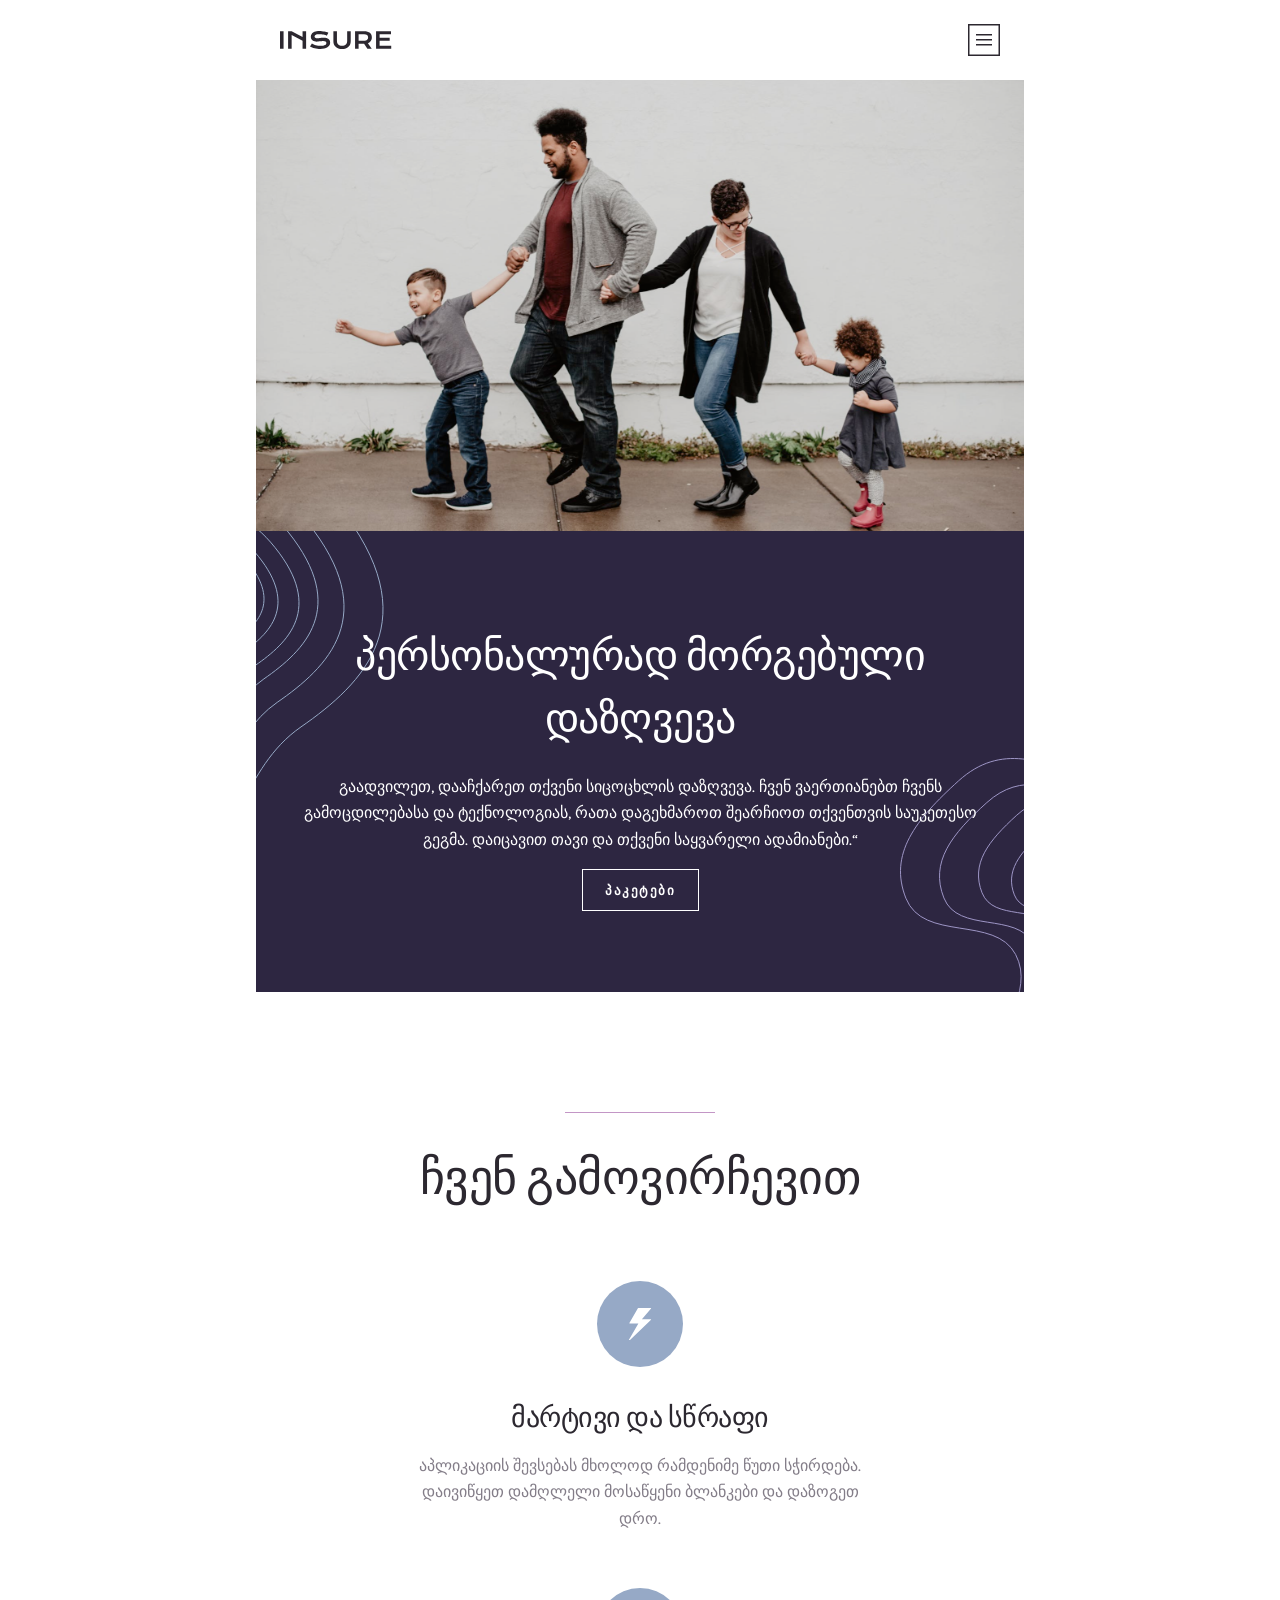
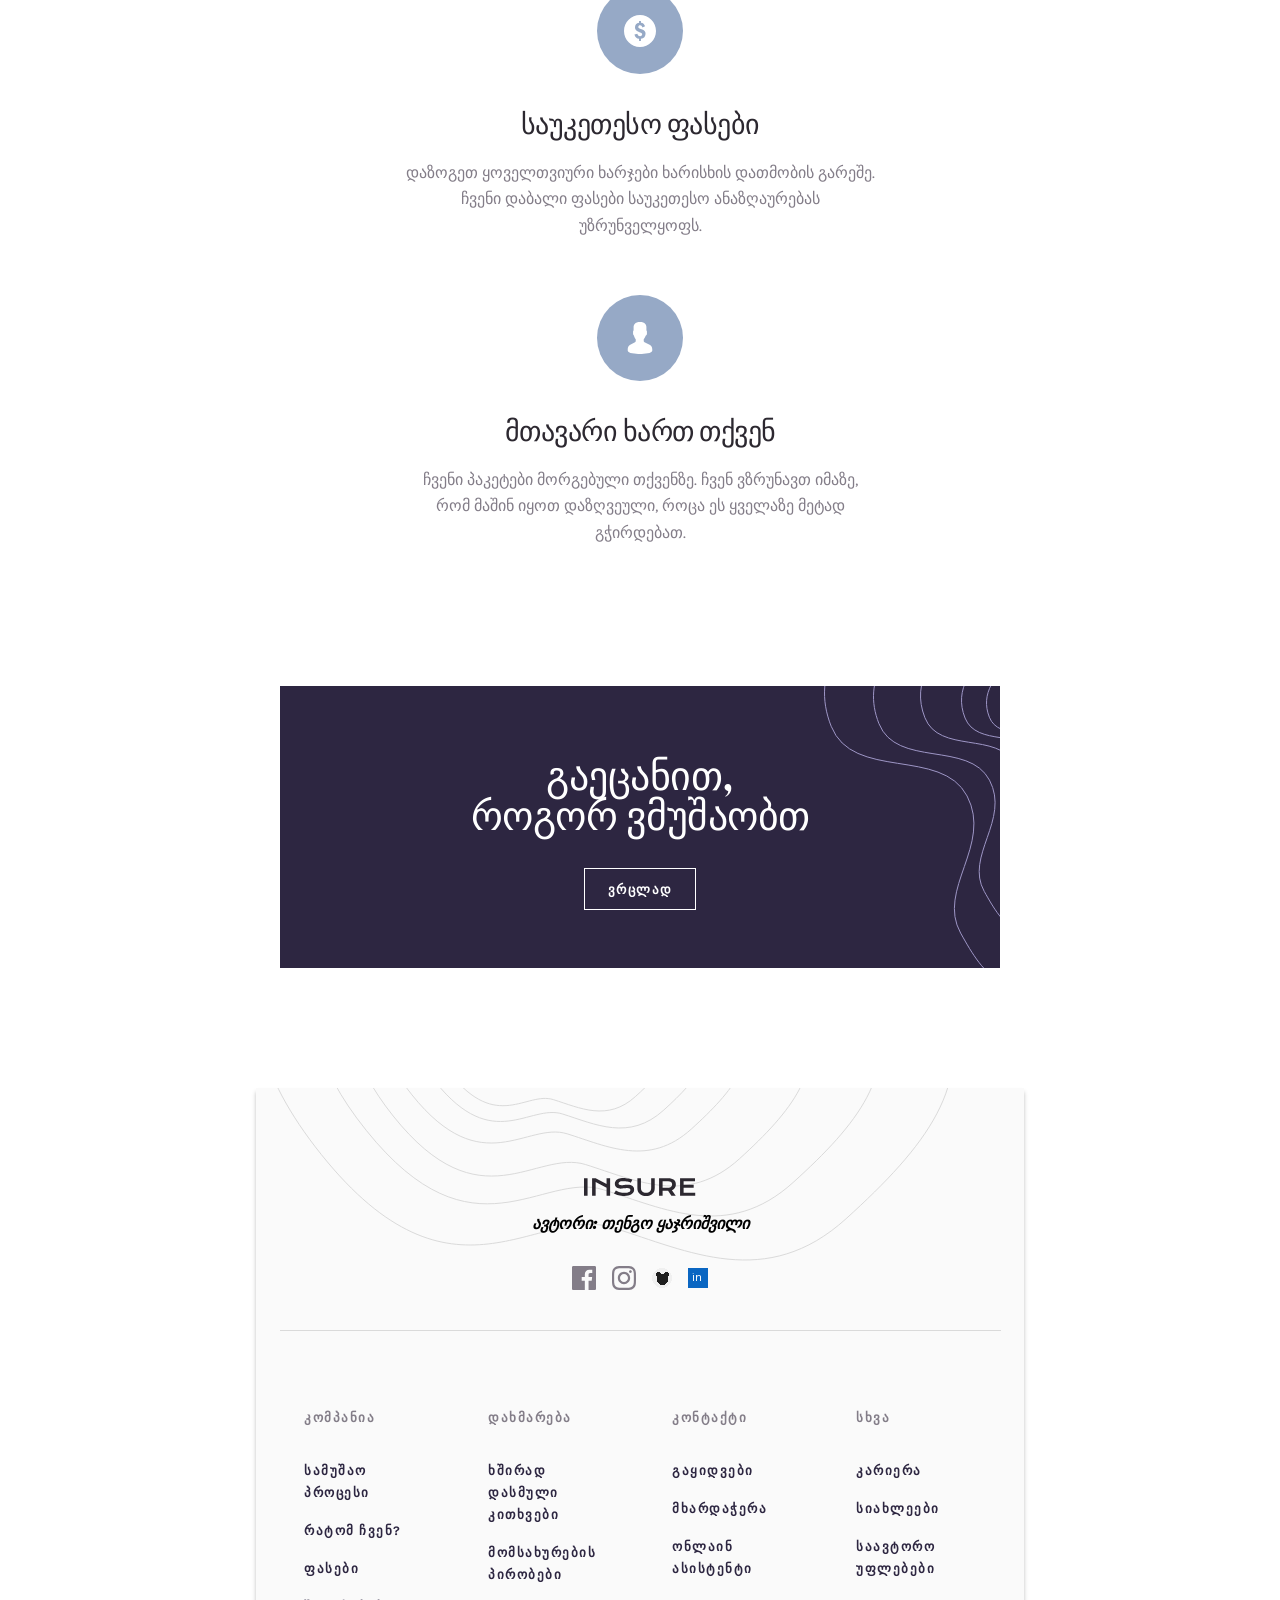
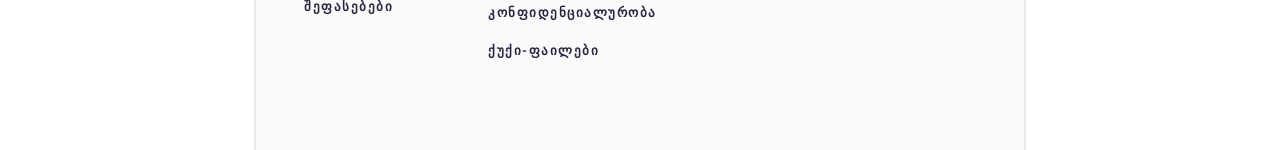
==== ka.html @ 326f092d "check" ====
<!DOCTYPE html>
<html lang="en">

<head>
    <meta charset="UTF-8">
    <meta name="viewport" content="width=device-width, initial-scale=1.0">
    <meta name="author" content="Tengo Kajrishvili">
    <meta name="description" content="Portfolio Project, Frontend Mentor Challenge,Uploaded On Github,Hosted On Vercel">
    <meta name="keywords"
        content="Web Development, HTML, CSS, JavaScript,Portfolio, Frontend Mentor,Project tracking intro component">
    <meta name="robots" content="index, follow">
    <meta name="theme-color" content="#96A9C6" media="(prefers-color-scheme: light)">
    <meta name="theme-color" content="#2D2641" media="(prefers-color-scheme: dark)">
    <link rel="stylesheet" href="/css/mobile.css">
    <link rel="stylesheet" href="/css/tablet.css">
    <link rel="stylesheet" href="/css/desktop.css">
    <link rel="icon" href="/assets/header-logo.svg">
    <link rel="stylesheet" href="/css/ka.css">
    <base href="error.html">
    <title>დაზღვევა</title>
</head>

<body>
    <div class="burger-menu" id="burger-menu">
        <nav class="burger-nav">
            <ul>
                <li><a href="">როგორ ვმუშაობთ</a></li>
                <li><a href="">ბლოგი</a></li>
                <li><a href="">პირადი კაბინეტი</a></li>
                <li><a href="">პაკეტები</a></li>
            </ul>
        </nav>
        <div class="lang">
            <a href="index.html"><img src="/assets/uk.png" alt="Flag Of U.K."></a>
        </div>
    </div>
    <header>
        <div class="header-nav">
            <img src="/assets/header-logo.svg" alt="Header Logo">
            <button id="close-btn" class="close-btn"><img src="/assets/Close Button.svg" alt="Close Button"></button>
            <button id="burger-btn"><img src="/assets/burger-icon.svg" alt="Burger Icon"></button>
            <div class="header-links">
                <nav>
                    <ul>
                        <li><a href="">როგორ ვმუშაობთ</a></li>
                        <li><a href="">ბლოგი</a></li>
                        <li><a href="">პირადი კაბინეტი</a></li>
                        <li><a href="">იხილეთ მეტი</a></li>
                    </ul>
                </nav>
            </div>

        </div>
        <div class="header-lang">
            <a href="index.html" target="_self"><img src="/assets/uk.png" alt="Flag Of U.K." title="English"></a>
        </div>

        <div class="header-box">
            <picture>
                <source srcset="/assets/picture-mob.svg" media="(max-width:767px)">
                <source srcset="/assets/picture-tab.svg" media="(min-width:768px) and (max-width:1439px)">
                <img src="/assets/picture-des.svg" alt="Header Image For Desktop">

            </picture>
            <div class="header-txt">
                <img class="line" src="/assets/line.svg" alt="iLne">
                <h1>პერსონალურად მორგებული დაზღვევა</h1>
                <p>გაადვილეთ, დააჩქარეთ თქვენი სიცოცხლის დაზღვევა. ჩვენ ვაერთიანებთ ჩვენს გამოცდილებასა და ტექნოლოგიას,
                    რათა დაგეხმაროთ შეარჩიოთ თქვენთვის საუკეთესო გეგმა. დაიცავით თავი და თქვენი საყვარელი ადამიანები.“
                </p>
                <a href="" class="header-a">პაკეტები</a>
            </div>
        </div>

    </header>



    <main>

        <img src="/assets/section-line.svg" alt="Section Line">
        <h2>ჩვენ გამოვირჩევით</h2>

        <section>
            <div class="section-card">
                <img src="/assets/card1img.svg" alt="Section Card Image">
                <div class="section-txt">
                    <h3>მარტივი და სწრაფი</h3>
                    <small>აპლიკაციის შევსებას მხოლოდ რამდენიმე წუთი სჭირდება. დაივიწყეთ დამღლელი მოსაწყენი ბლანკები და
                        დაზოგეთ
                        დრო.</small>

                </div>

            </div>
            <div class="section-card">
                <img src="/assets/card2img.svg" alt="Section Card Image">
                <div class="section-txt">
                    <h3>საუკეთესო ფასები</h3>
                    <small>დაზოგეთ ყოველთვიური ხარჯები ხარისხის დათმობის გარეშე. ჩვენი დაბალი ფასები საუკეთესო
                        ანაზღაურებას
                        უზრუნველყოფს.</small>

                </div>

            </div>
            <div class="section-card">
                <img src="/assets/card3img.svg" alt="Section Card Image">
                <div class="section-txt">
                    <h3>მთავარი ხართ თქვენ</h3>
                    <small>ჩვენი პაკეტები მორგებული თქვენზე. ჩვენ ვზრუნავთ
                        იმაზე, რომ მაშინ იყოთ დაზღვეული, როცა ეს ყველაზე მეტად გჭირდებათ.</small>
                </div>

            </div>

        </section>
        <article>
            <h4>გაეცანით, როგორ ვმუშაობთ</h4>
            <a href="" class="header-a article-a">ვრცლად</a>


        </article>
    </main>

    <footer>
        <address>
            <img src="/assets/footer-logo.svg" alt="Logo For Footer">
            <strong>ავტორი: თენგო ყაჯრიშვილი</strong>
            <div class="social">
                <a href=""><img src="/assets/fb.svg" alt="Facebook Icon" title="Facebook Profile"></a>
                <a href=""><img src="/assets/inst.svg" alt="Instagram Icon" title="Instagram Profile"></a>
                <a href=""><img src="/assets/github.png" alt="Github Icon" title="Github Page"></a>
                <a href=""><img src="/assets/linkedin.png" alt="Linkedin Icon" title="Linkedin Profile"></a>
            </div>

        </address>
        <div class="footer-line"></div>
        <div class="footer-nav">
            <div class="navbox-footer">
                <h5>კომპანია</h5>
                <nav>
                    <ul>
                        <li><a href="">სამუშაო პროცესი</a> </li>
                        <li><a href="">რატომ ჩვენ?</a> </li>
                        <li><a href="">ფასები</a> </li>
                        <li><a href="">შეფასებები</a> </li>
                    </ul>
                </nav>
            </div>
            <div class="navbox-footer">
                <h5>დახმარება</h5>
                <nav>
                    <ul>
                        <li><a href="">ხშირად დასმული კითხვები</a> </li>
                        <li><a href="">მომსახურების პირობები</a> </li>
                        <li><a href="">კონფიდენციალურობა</a> </li>
                        <li><a href="">ქუქი-ფაილები</a> </li>
                    </ul>
                </nav>
            </div>
            <div class="navbox-footer">
                <h5>კონტაქტი</h5>
                <nav>
                    <ul>
                        <li><a href="">გაყიდვები</a> </li>
                        <li><a href="">მხარდაჭერა</a> </li>
                        <li><a href="">ონლაინ ასისტენტი</a> </li>

                    </ul>
                </nav>
            </div>
            <div class="navbox-footer">
                <h5>სხვა</h5>
                <nav>
                    <ul>
                        <li><a href="">კარიერა</a> </li>
                        <li><a href="">სიახლეები</a> </li>
                        <li><a href="">საავტორო უფლებები</a> </li>
                    </ul>
                </nav>
            </div>
        </div>
    </footer>
    <script src="/main.js"></script>
</body>

</html>
---- css/mobile.css ----
@import url('https://fonts.googleapis.com/css2?family=DM+Serif+Display:ital@0;1&family=Karla:ital,wght@0,200..800;1,200..800&display=swap');


:root {
    --h1-color: #FFFFFF;
    --p-color: #FFFFFF;
    --header-txt-bg: #2D2641;
    --a-color: #FFFFFF;
    --h2-color: #2C2830;
    --h3-color: #2C2830;
    --small-color: #837D88;
    --article-bg: #2D2641;
    --h4-color: #FFFFFF;
    --footer-bg: #FAFAFA;
    --footer-line-bg: #DADADA;
    --h5-color: #837D88;
    --footer-a-color: #2D2641;
    --burger-menu-bg: #2C2830;
    --burger-menu-a-color: #FFFFFF;
}

* {
    margin: 0;
    padding: 0;
    box-sizing: border-box;
}

body {
    user-select: none;
    overflow-x: hidden;
    scroll-behavior: smooth;
    display: flex;
    flex-direction: column;
    align-items: center;
    justify-content: center;
    font-family: "DM Serif Display", serif;
    position: relative;




}

img,
picture {
    display: block;
    object-fit: cover;
    max-width: 100%;
}

div {
    max-width: 100%;
}

button,
a {
    border: none;
    background: transparent;
    -webkit-tap-highlight-color: transparent;
    text-decoration: none;
    font-family: "Karla", sans-serif;
    cursor: pointer;


}

/*headerrr*/
header {
    width: 100%;
    max-width: 430px;

}

.header-nav {
    padding: 24px;
    display: flex;
    align-items: center;
    justify-content: space-between;
    position: relative;
}

.header-box picture img {
    width: 100%;
}

.header-txt {
    text-align: center;
    width: 100%;
    padding: 93px 24px;
    margin: 0 auto;
    background:
        url(/assets/circle-top-mob.svg) no-repeat left -150px top -100px,
        url(/assets/circle-down-mob.svg) no-repeat right 346.5px var(--header-txt-bg);
    overflow-x: hidden;

}

.line {
    display: none;
}

h1 {
    font-size: 46px;
    color: var(--h1-color);
    font-weight: 400;
    letter-spacing: -0.5px;
    line-height: 100%;
}

p {
    font-family: "Karla", sans-serif;
    font-size: 16px;
    font-weight: 400;
    line-height: 165%;
    color: var(--p-color);
    margin: 16px 0 32px 0;
}

.header-a,
.article-a {
    color: var(--a-color);
    line-height: 115%;
    font-weight: 700;
    letter-spacing: 1.5px;
    font-size: 13px;
    outline: 1.5px solid white;
    padding: 12.5px 22.5px;
}


/*mmmaaaaiiinnn*/
main,
section,
.section-card,
.section-txt {
    display: flex;
    flex-direction: column;
    align-items: center;
    justify-content: center;
}

main {
    width: 100%;
    max-width: 430px;
    padding: 0 24px;
    margin-top: 140px;
    text-align: center;
}

h2 {
    color: var(--h2-color);
    font-size: 48px;
    line-height: 100%;
    letter-spacing: -0.5px;
    font-weight: 400;
    margin-top: 40px;
}

section {
    margin-top: 80px;
    gap: 56px;

}

.section-card {
    gap: 32px;
}

.section-txt {

    width: 327px;
    text-align: center;
    gap: 16px;
}

h3 {

    line-height: 135%;
    font-size: 28px;
    font-weight: 400;
    letter-spacing: -0.5px;
    color: var(--h3-color);
}

small {
    font-size: 16px;
    font-weight: 400;
    line-height: 165%;
    color: var(--small-color);
    font-family: "Karla", sans-serif;
}

article {
    margin-top: 140px;
    width: 100%;
    max-width: 327px;
    padding: 72px 24px;
    background-color: var(--article-bg);
    background-image: url(/assets/article-bg-mob.svg);
    background-repeat: no-repeat;
    background-position: right center;
}

h4 {
    font-size: 40px;
    letter-spacing: -0.5px;
    line-height: 100%;
    font-weight: 400;
    color: var(--h4-color);
    margin-bottom: 40px;
}

/*foooter*/
footer,
address,
.footer-nav {
    display: flex;
    flex-direction: column;
    align-items: center;
    justify-content: center;
}

footer {
    width: 100%;
    max-width: 430px;
    padding: 84px 24px;
    margin-top: 140px;
    box-shadow: 0 4px 4px 0 rgba(0, 0, 0, 0.25);
    background-color: var(--footer-bg);
    background-image: url(/assets/footer-bg-mob.svg);
    background-repeat: no-repeat;
}

strong {
    margin-top: 16px;
}

.social {
    display: flex;
    align-items: center;
    gap: 16px;
    margin-top: 32px;
}

.footer-line {
    width: 100%;
    height: 1px;
    background-color: var(--footer-line-bg);
    margin-top: 40px;
}

.footer-nav {
    text-align: center;
    width: 100%;
    margin-top: 40px;
    gap: 48px;
}

h5 {
    margin-bottom: 32px;
    color: var(--h5-color);
    font-size: 13px;
    line-height: 115%;
    letter-spacing: 1.5px;
    font-weight: 700;
    font-family: "Karla", sans-serif;

}

ul {
    list-style-type: none;
    display: flex;
    flex-direction: column;
}

footer ul {
    gap: 16px;

}

footer a {
    line-height: 115%;
    font-weight: 700;
    letter-spacing: 1.5px;
    color: var(--footer-a-color);
    font-size: 13px;
}

/*burgerrrrr menuuu*/
.burger-menu {
    width: 100%;
    max-width: 430px;
    height: 100vh;
    display: flex;
    flex-direction: column;
    align-items: center;
    justify-content: center;
    background-color: var(--burger-menu-bg);
    padding: 40px 24px 299px 24px;
    position: absolute;
    top: 65px;
    background-image: url(/assets/burger-menu-bg.svg);
    background-repeat: no-repeat;
    background-position: center bottom;
    opacity: 0;
    transition: 0.7s steps(3);
}

.burger-nav ul {
    text-align: center;
    gap: 24px;

}

.burger-nav a {
    font-size: 20px;
    letter-spacing: 1.36px;
    line-height: 40px;
    font-weight: 700;
    color: var(--burger-menu-a-color)
}

.close-btn {
    position: absolute;
    right: 24px;
    display: none;
}

.lang {
    margin-top: 24px;
}

.show-burger-menu {
    opacity: 1;
}

.show-close-btn {
    display: block;

}

.hide-burger-btn {
    display: none;
}

.no-scroll {
    overflow: hidden;
}

.burger-menu a:active {
    color: green;
    outline: 2px solid white;
    outline-offset: 15px;
}

.header-links {
    display: none;
}

.header-lang {
    display: none;
}
---- css/tablet.css ----
@media(min-width:768px) {
    header {
        max-width: 768px;

    }

    .header-txt {
        background:
            url(/assets/circle-top-mob.svg) no-repeat left -100px top -100px,
            url(/assets/circle-down-mob.svg) no-repeat right 227px var(--header-txt-bg);
    }

    p {
        margin: 24px 0;
    }

    /*maiiinnnn*/
    main {
        max-width: 768px;
        margin-top: 120px;

    }

    section {
        width: 100%;
        max-width: 471px;
    }

    .section-txt {
        width: 100%;
    }

    article {
        max-width: 720px;
        padding: 70px 189px;

    }

    /*foooteeer*/
    footer {
        max-width: 768px;
        padding: 90px 23.5px;
        background-image: url(/assets/footer-bg-tab.svg);
        margin-top: 120px;
    }

    .footer-nav {
        padding: 40px 64px 0 64px;
        display: grid;
        grid-template-columns: repeat(4, 1fr);
        column-gap: 64px;
        align-items: start;
        text-align: left;
    }

    .navbox-footer {
        width: 120px;
    }


    /*burgeeeerr*/
    .burger-menu {
        max-width: 768px;
        padding: 40px 220.5px 320px 220.5px;
        background-image: url(/assets/burger-menu-bg-tab.svg);
    }






}
---- css/desktop.css ----
@media(min-width:1440px) {
    header {
        max-width: 100%;
    }

    .header-nav {
        padding: 20px 165px;
    }

    .header-box {
        background:
            url(/assets/circle-top-mob.svg) no-repeat left -20px top 414px,
            url(/assets/circle-down-mob.svg) no-repeat right 27px var(--header-txt-bg);
        position: relative;
        background-size: contain;
    }

    .header-txt {
        background: none;
        position: absolute;
        top: 80px;
        left: 165px;
        max-width: 540px;
        text-align: left;
    }

    .line {
        display: block;
        margin-bottom: 64px;
    }

    .header-box picture {
        width: 540px;
        position: relative;
        left: 800px;
        top: 150px;
    }

    h1 {
        font-size: 72px;
        line-height: 90%;
        letter-spacing: -1px;
    }


    /*maaaiiinnn*/
    main {
        max-width: 1110px;
        margin-top: 305px;
        padding: 64px 0 0 0;
        align-items: start;
    }

    h2 {
        font-size: 72px;
    }

    section {
        display: grid;
        grid-template-columns: repeat(3, 1fr);
        column-gap: 32px;
        max-width: 100%;

    }

    .section-txt {
        text-align: left;
    }

    .section-card,
    .section-txt {
        align-items: start;
    }

    article {
        text-align: left;
        max-width: 1110px;
        display: flex;
        align-items: center;
        gap: 316px;
        padding: 69px 80.5px;
        background-image: url(/assets/article-bg-des.svg);
        background-size: contain;
    }

    h4 {
        width: 474px;
        font-size: 56px;
        letter-spacing: -0.8px;
    }



    /*ffoootter*/

    footer {
        margin-top: 150px;
        max-width: 100%;
        background-image: url(/assets/footer-bg-des.svg);
        background-size: contain;
        padding: 66.5px 162px;

    }

    address {
        width: 100%;
        flex-direction: row;
        justify-content: space-between;
    }

    .navbox-footer {
        width: 255px;
    }


    #burger-btn,
    .burger-menu {
        display: none;
    }

    .header-a:hover,
    .article-a:hover {
        background-color: white;
        color: #2D2641;
    }

    .header-a:active,
    .article-a:active {
        background: transparent;
        color: white;
    }

    /*heaaader navvv*/
    .header-lang {
        display: flex;
        position: absolute;
        top: 20px;
        right: 50px;
        width: 50px;
    }

    .header-links {
        display: block;
    }

    .header-links ul {
        display: flex;
        flex-direction: row;
        gap: 24px;

    }

    .header-links a {
        color: #837D88;
        font-size: 13px;
        font-weight: 700;
        letter-spacing: 1.5px;
        line-height: 115%;
        display: flex;
        transition: 0.3s;
        padding: 12.5px 28.5px;

    }

    .header-links a:hover {
        color: #2C2830;
        transform: translateY(-2px);
    }

    .header-links a:active {
        background-color: #2C2830;
        color: white;

    }

    /*footer navv*/

    .social img {
        transition: 0.3s;
        display: inline-block;

    }

    .social img:hover {
        transform: scale(0.8) rotateY(360deg);
        fill: #2C2830;
    }

    .footer-nav a:hover {
        display: block;
        transform: scale(1.5);
    }

    .footer-nav a:active {
        color: green;
    }

}
---- css/ka.css ----
@media(min-width:320px) {
    body {
        overflow-x: hidden;
    }
}

@media(min-width: 375px) and (max-width: 768px) {
    h1 {
        font-size: 32px;
        line-height: 110%;
    }

    p {
        font-size: 14px;

    }

    h2 {
        font-size: 30px;
    }

    small {
        font-size: 14px;
    }

    h4 {
        font-size: 34px;
    }
}

h1 {
    font-size: 42px;
    line-height: 150%;
}
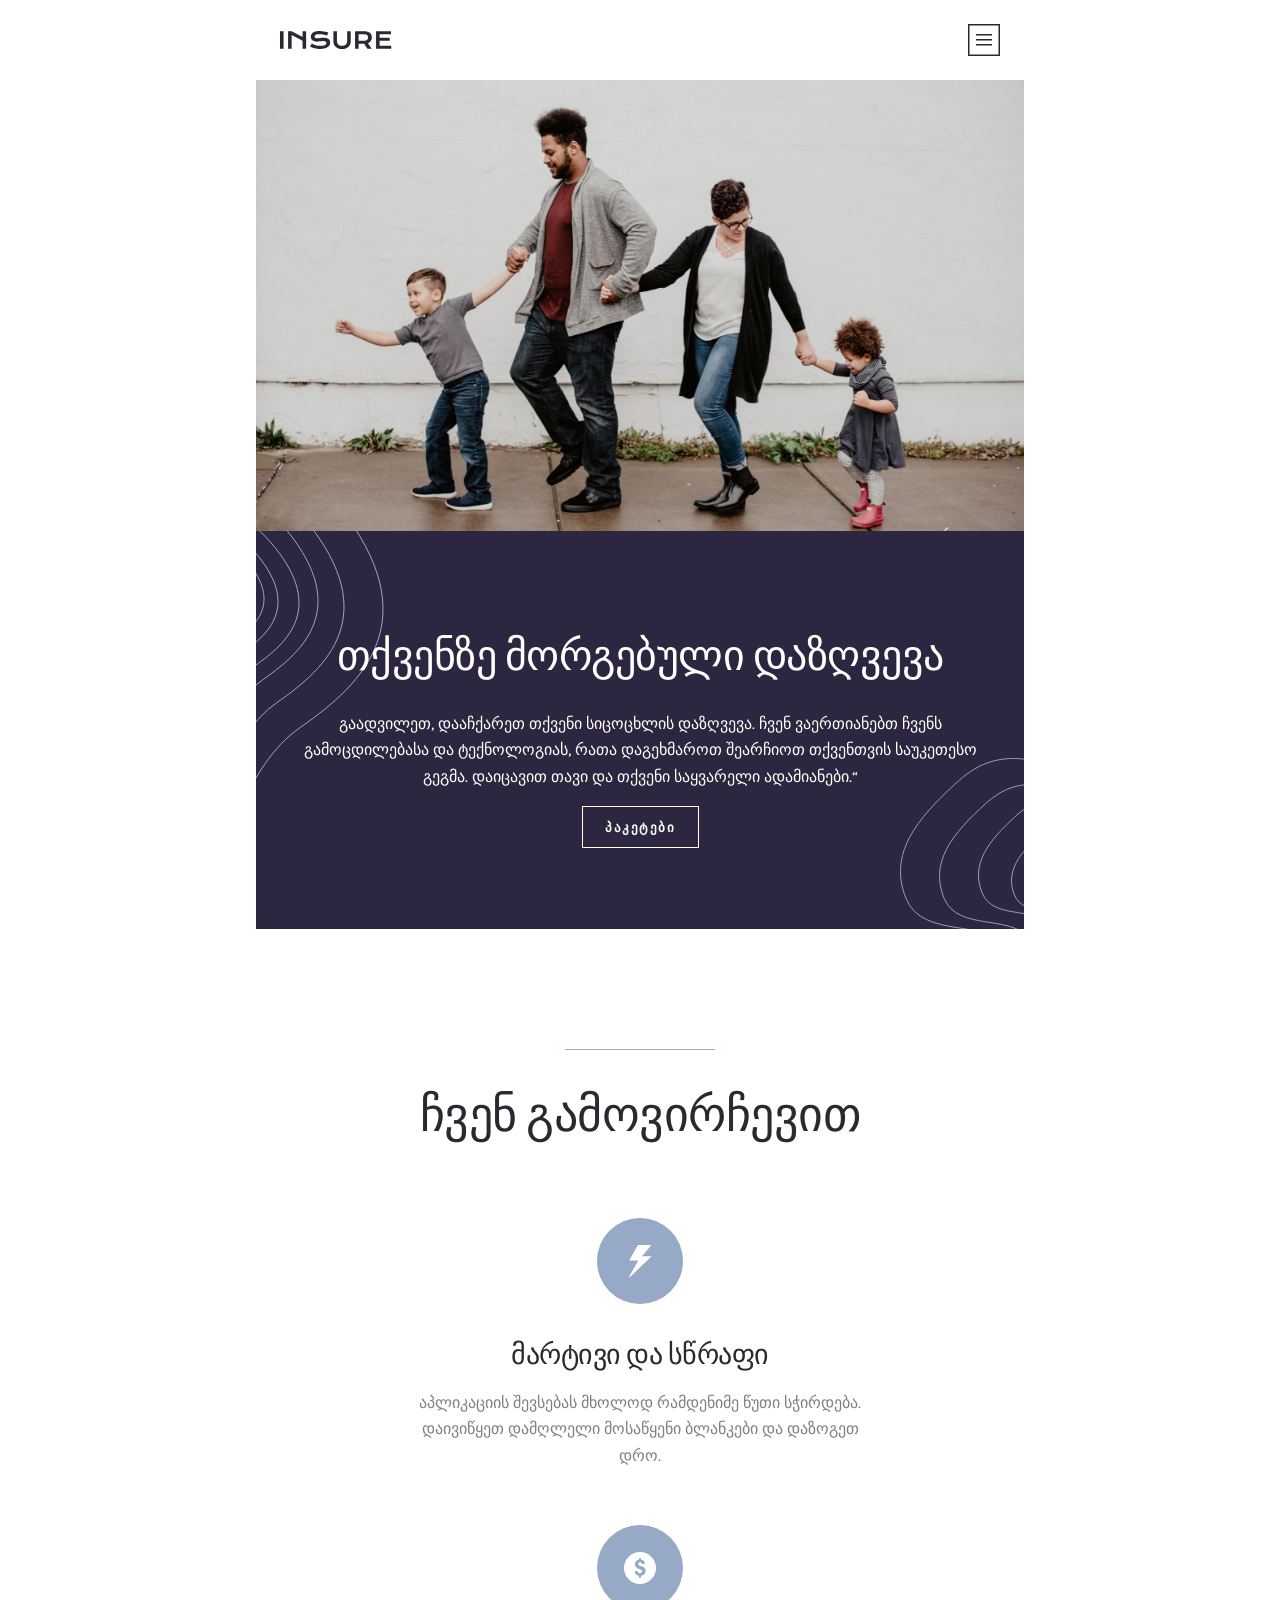
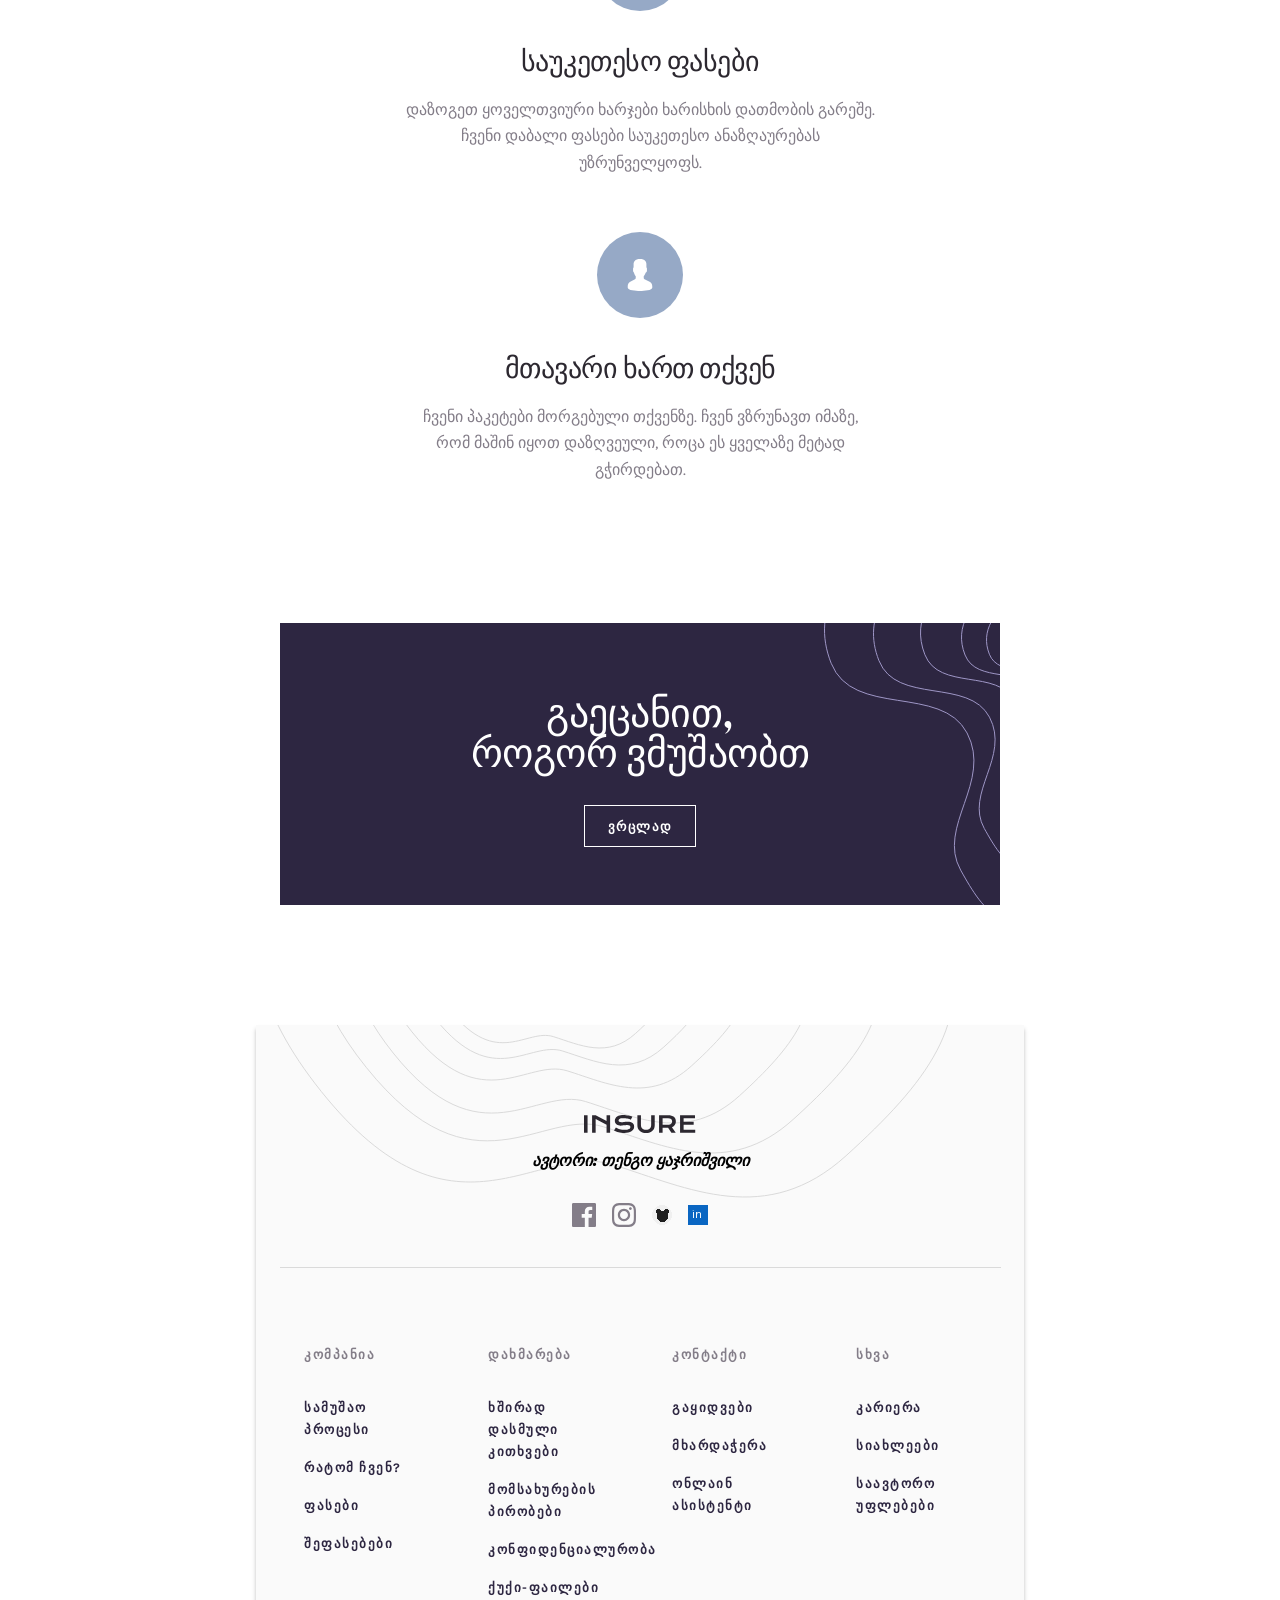
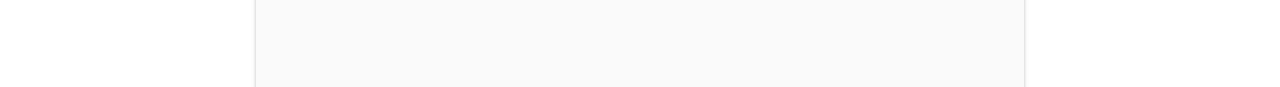
==== commit 122afc5d: "check" ====
--- a/ka.html
+++ b/ka.html
@@ -64,7 +64,7 @@
             </picture>
             <div class="header-txt">
                 <img class="line" src="/assets/line.svg" alt="iLne">
-                <h1>პერსონალურად მორგებული დაზღვევა</h1>
+                <h1>თქვენზე მორგებული დაზღვევა</h1>
                 <p>გაადვილეთ, დააჩქარეთ თქვენი სიცოცხლის დაზღვევა. ჩვენ ვაერთიანებთ ჩვენს გამოცდილებასა და ტექნოლოგიას,
                     რათა დაგეხმაროთ შეარჩიოთ თქვენთვის საუკეთესო გეგმა. დაიცავით თავი და თქვენი საყვარელი ადამიანები.“
                 </p>
--- a/css/ka.css
+++ b/css/ka.css
@@ -6,7 +6,7 @@
 
 @media(min-width: 375px) and (max-width: 768px) {
     h1 {
-        font-size: 32px;
+        font-size: 20px;
         line-height: 110%;
     }
 
@@ -16,7 +16,8 @@
     }
 
     h2 {
-        font-size: 30px;
+        font-size: 16px;
+        line-height: 110%;
     }
 
     small {
